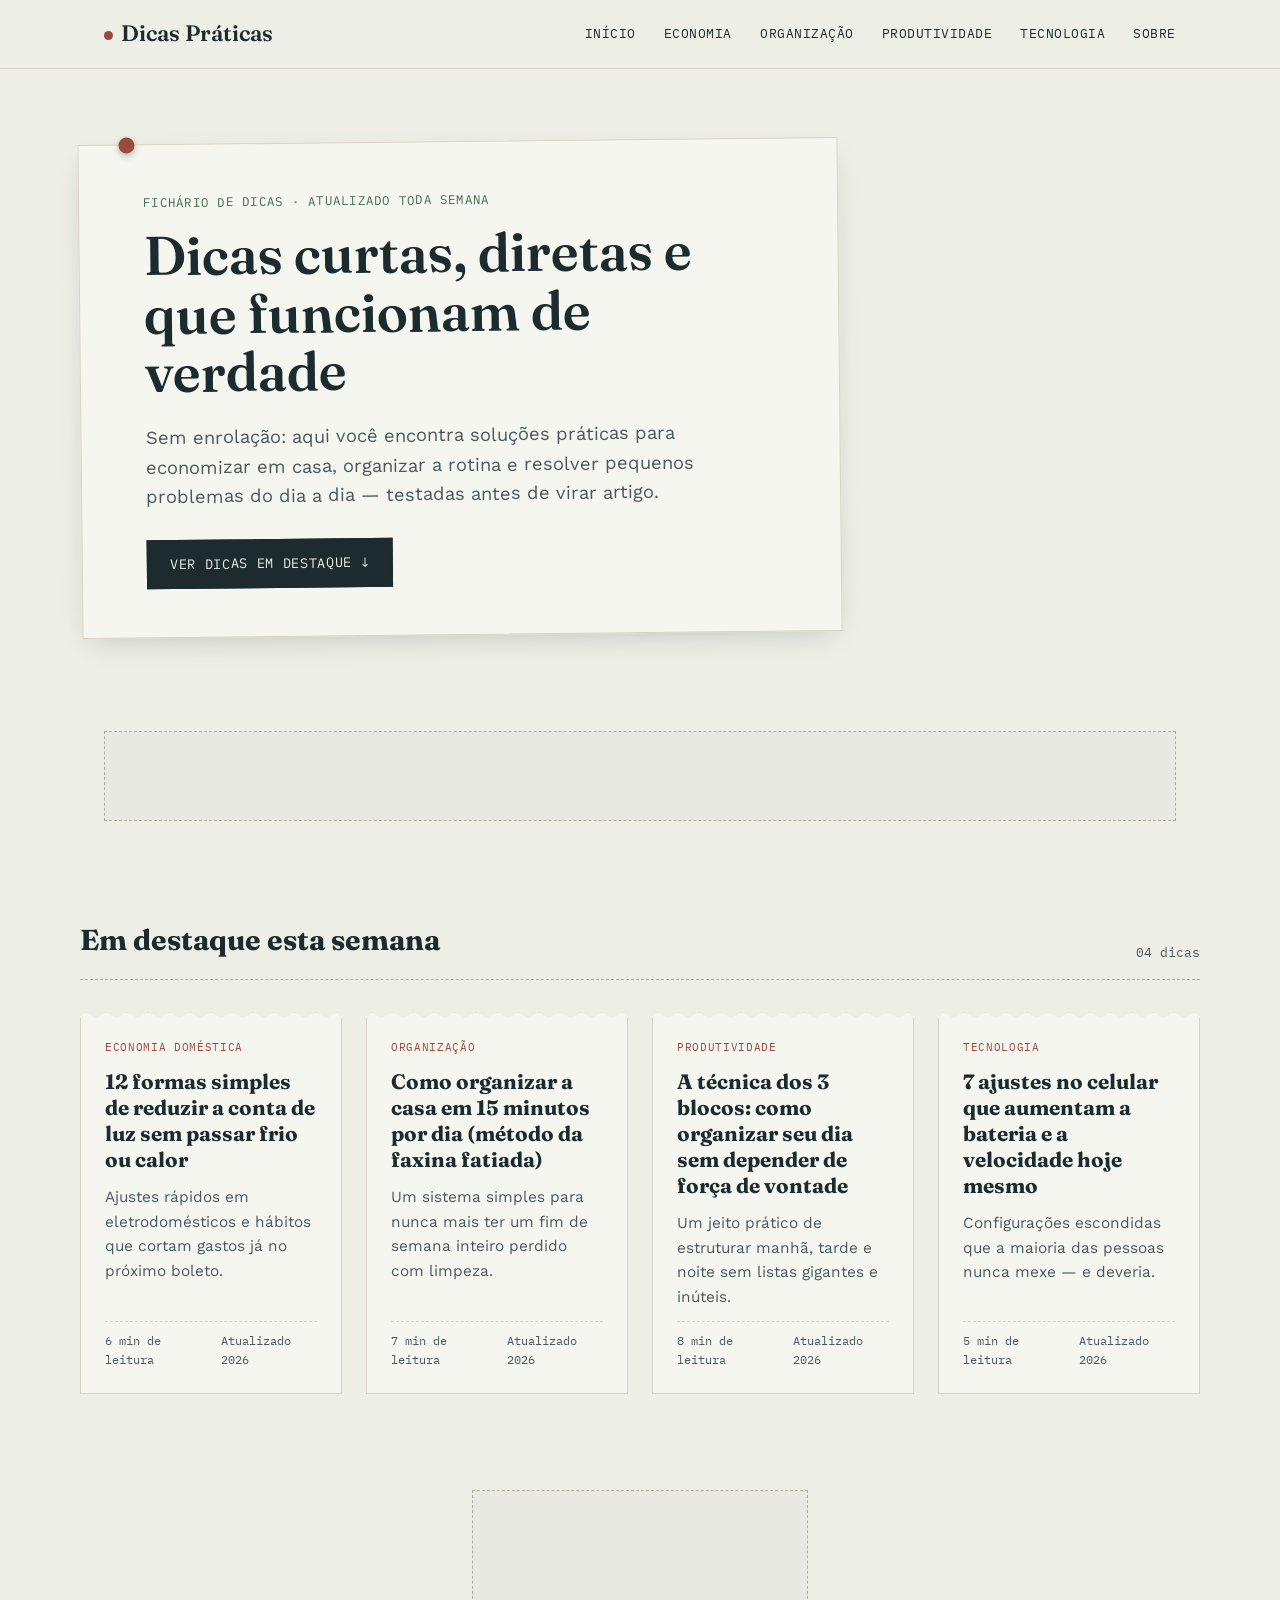
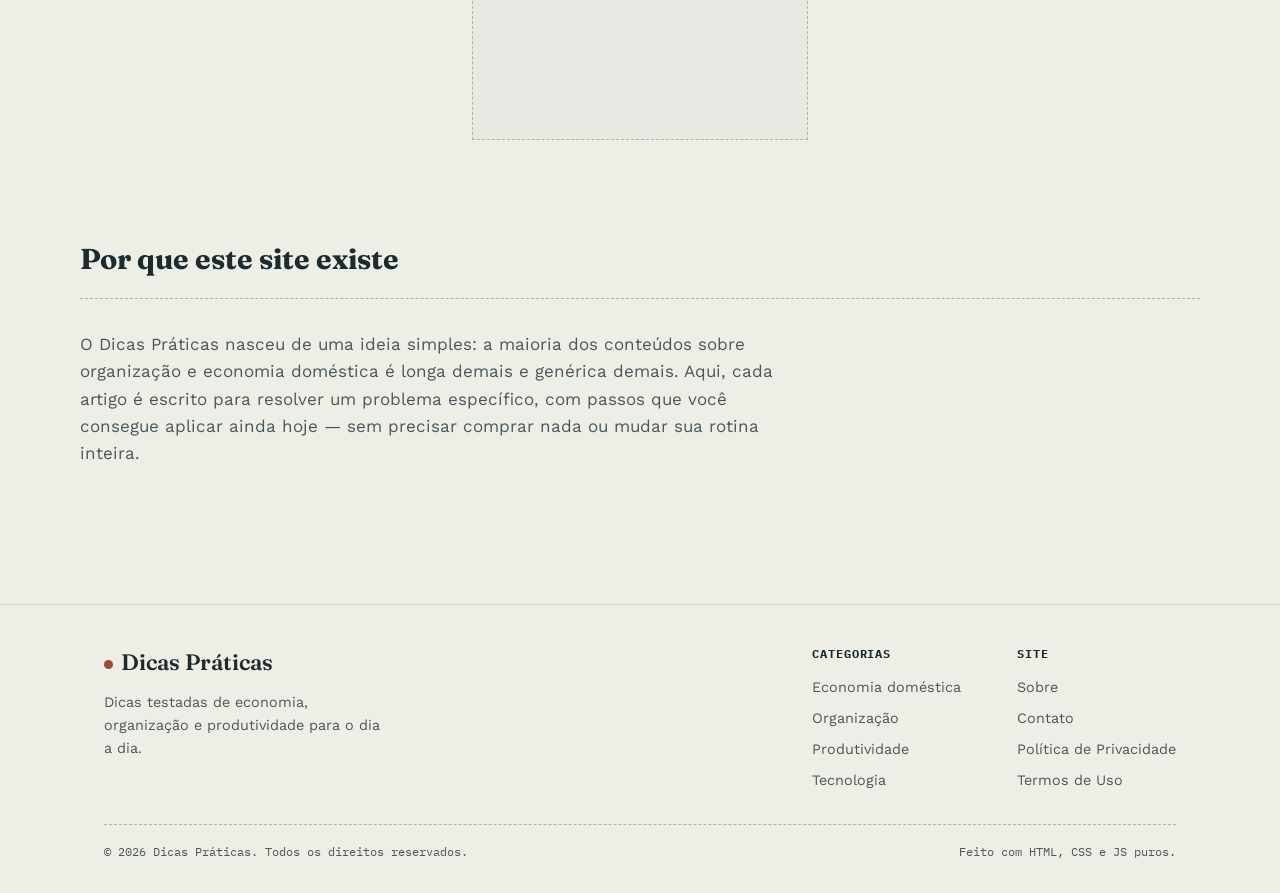
==== index.html @ 3cf347a2 "Add files via upload" ====
<!DOCTYPE html>
<html lang="pt-BR">
<head>
<meta charset="UTF-8">
<meta name="viewport" content="width=device-width, initial-scale=1.0">
<title>Dicas Práticas — Economia doméstica, organização e produtividade no dia a dia</title>
<meta name="description" content="Dicas práticas e testadas para economizar em casa, se organizar melhor e ganhar tempo no dia a dia. Conteúdo direto ao ponto, sem enrolação.">
<link rel="canonical" href="https://seu-dominio.vercel.app/">
<meta name="robots" content="index, follow">

<!-- Open Graph -->
<meta property="og:type" content="website">
<meta property="og:site_name" content="Dicas Práticas">
<meta property="og:title" content="Dicas Práticas — Economia doméstica, organização e produtividade">
<meta property="og:description" content="Dicas práticas e testadas para economizar em casa, se organizar melhor e ganhar tempo no dia a dia.">
<meta property="og:url" content="https://seu-dominio.vercel.app/">
<meta property="og:image" content="https://seu-dominio.vercel.app/og-image.jpg">
<meta property="og:locale" content="pt_BR">

<!-- Twitter Card -->
<meta name="twitter:card" content="summary_large_image">
<meta name="twitter:title" content="Dicas Práticas">
<meta name="twitter:description" content="Dicas práticas e testadas para o dia a dia: economia, organização e produtividade.">

<link rel="icon" href="data:image/svg+xml,<svg xmlns=%22http://www.w3.org/2000/svg%22 viewBox=%220 0 32 32%22><circle cx=%2216%22 cy=%2216%22 r=%2216%22 fill=%22%239c4a3c%22/></svg>">
<link rel="stylesheet" href="css/style.css">

<!-- JSON-LD: WebSite -->
<script type="application/ld+json">
{
  "@context": "https://schema.org",
  "@type": "WebSite",
  "name": "Dicas Práticas",
  "url": "https://seu-dominio.vercel.app/",
  "inLanguage": "pt-BR",
  "description": "Dicas práticas e testadas para economizar em casa, se organizar melhor e ganhar tempo no dia a dia."
}
</script>
</head>
<body>

<header class="site-header">
  <nav class="nav">
    <a class="brand" href="index.html">
      <span class="brand-pin" aria-hidden="true"></span>
      <span class="brand-name">Dicas Práticas</span>
    </a>
    <button class="nav-toggle" aria-expanded="false" aria-controls="menu-principal">Menu</button>
    <ul class="nav-links" id="menu-principal">
      <li><a href="index.html">Início</a></li>
      <li><a href="artigos/economia-domestica.html">Economia</a></li>
      <li><a href="artigos/organizacao-casa.html">Organização</a></li>
      <li><a href="artigos/produtividade-diaria.html">Produtividade</a></li>
      <li><a href="artigos/tecnologia-basica.html">Tecnologia</a></li>
      <li><a href="sobre.html">Sobre</a></li>
    </ul>
  </nav>
</header>

<main>
  <section class="hero wrap">
    <div class="pinned-card">
      <p class="eyebrow">Fichário de dicas · atualizado toda semana</p>
      <h1>Dicas curtas, diretas e que funcionam de verdade</h1>
      <p class="lede">Sem enrolação: aqui você encontra soluções práticas para economizar em casa, organizar a rotina e resolver pequenos problemas do dia a dia — testadas antes de virar artigo.</p>
      <a class="btn" href="#destaques">Ver dicas em destaque ↓</a>
    </div>
  </section>

  <div class="wrap">
    <div class="ad-slot leaderboard" data-ad-slot="SUBSTITUA_PELO_ZONE_ID_1" role="complementary" aria-label="Espaço publicitário">
      Espaço publicitário
    </div>
  </div>

  <section class="section wrap" id="destaques">
    <div class="section-head">
      <h2>Em destaque esta semana</h2>
      <span class="idx">04 dicas</span>
    </div>
    <div class="card-grid">

      <a class="tip-card" href="artigos/economia-domestica.html">
        <span class="tag">Economia doméstica</span>
        <h3>12 formas simples de reduzir a conta de luz sem passar frio ou calor</h3>
        <p>Ajustes rápidos em eletrodomésticos e hábitos que cortam gastos já no próximo boleto.</p>
        <span class="meta"><span>6 min de leitura</span><span>Atualizado 2026</span></span>
      </a>

      <a class="tip-card" href="artigos/organizacao-casa.html">
        <span class="tag">Organização</span>
        <h3>Como organizar a casa em 15 minutos por dia (método da faxina fatiada)</h3>
        <p>Um sistema simples para nunca mais ter um fim de semana inteiro perdido com limpeza.</p>
        <span class="meta"><span>7 min de leitura</span><span>Atualizado 2026</span></span>
      </a>

      <a class="tip-card" href="artigos/produtividade-diaria.html">
        <span class="tag">Produtividade</span>
        <h3>A técnica dos 3 blocos: como organizar seu dia sem depender de força de vontade</h3>
        <p>Um jeito prático de estruturar manhã, tarde e noite sem listas gigantes e inúteis.</p>
        <span class="meta"><span>8 min de leitura</span><span>Atualizado 2026</span></span>
      </a>

      <a class="tip-card" href="artigos/tecnologia-basica.html">
        <span class="tag">Tecnologia</span>
        <h3>7 ajustes no celular que aumentam a bateria e a velocidade hoje mesmo</h3>
        <p>Configurações escondidas que a maioria das pessoas nunca mexe — e deveria.</p>
        <span class="meta"><span>5 min de leitura</span><span>Atualizado 2026</span></span>
      </a>

    </div>
  </section>

  <div class="wrap">
    <div class="ad-slot rectangle" data-ad-slot="SUBSTITUA_PELO_ZONE_ID_2" role="complementary" aria-label="Espaço publicitário">
      Espaço publicitário
    </div>
  </div>

  <section class="section wrap">
    <div class="section-head">
      <h2>Por que este site existe</h2>
    </div>
    <p style="max-width:65ch; color:var(--ink-soft)">O Dicas Práticas nasceu de uma ideia simples: a maioria dos conteúdos sobre organização e economia doméstica é longa demais e genérica demais. Aqui, cada artigo é escrito para resolver um problema específico, com passos que você consegue aplicar ainda hoje — sem precisar comprar nada ou mudar sua rotina inteira.</p>
  </section>
</main>

<footer class="site-footer">
  <div class="wrap">
    <div class="footer-grid">
      <div>
        <a class="brand" href="index.html">
          <span class="brand-pin" aria-hidden="true"></span>
          <span class="brand-name">Dicas Práticas</span>
        </a>
        <p style="max-width:32ch; margin-top:10px;">Dicas testadas de economia, organização e produtividade para o dia a dia.</p>
      </div>
      <div class="footer-cols">
        <div class="footer-col">
          <h4>Categorias</h4>
          <ul>
            <li><a href="artigos/economia-domestica.html">Economia doméstica</a></li>
            <li><a href="artigos/organizacao-casa.html">Organização</a></li>
            <li><a href="artigos/produtividade-diaria.html">Produtividade</a></li>
            <li><a href="artigos/tecnologia-basica.html">Tecnologia</a></li>
          </ul>
        </div>
        <div class="footer-col">
          <h4>Site</h4>
          <ul>
            <li><a href="sobre.html">Sobre</a></li>
            <li><a href="contato.html">Contato</a></li>
            <li><a href="privacidade.html">Política de Privacidade</a></li>
            <li><a href="termos.html">Termos de Uso</a></li>
          </ul>
        </div>
      </div>
    </div>
    <div class="footer-bottom">
      <span>© 2026 Dicas Práticas. Todos os direitos reservados.</span>
      <span>Feito com HTML, CSS e JS puros.</span>
    </div>
  </div>
</footer>

<button class="back-to-top" aria-label="Voltar ao topo">↑</button>
<script src="js/main.js"></script>
</body>
</html>
---- css/style.css ----
/* =========================================================
   DICAS PRÁTICAS — Design System
   Conceito: mural de fichas / caderno de dicas.
   Cartões com "borda rasgada", pino de fixação e linhas
   pontilhadas de perfuração amarram a identidade visual.
   ========================================================= */

@import url('https://fonts.googleapis.com/css2?family=Fraunces:ital,opsz,wght@0,9..144,400;0,9..144,600;0,9..144,700;1,9..144,500&family=Work+Sans:wght@400;500;600;700&family=IBM+Plex+Mono:wght@400;500&display=swap');

:root{
  --paper: #edeee6;
  --paper-raised: #f6f6f0;
  --ink: #1c2b2e;
  --ink-soft: #48585b;
  --accent-gold: #c99a3b;
  --accent-green: #3f6c51;
  --accent-rust: #9c4a3c;
  --line: #d8d3c4;
  --line-strong: #b7b09a;
  --shadow: 0 10px 30px -12px rgba(28,43,46,0.25);
  --radius: 2px;
  --font-display: 'Fraunces', serif;
  --font-body: 'Work Sans', sans-serif;
  --font-mono: 'IBM Plex Mono', monospace;
  --max-width: 1120px;
}

*{ box-sizing: border-box; }
html{ scroll-behavior: smooth; }

body{
  margin:0;
  background: var(--paper);
  color: var(--ink);
  font-family: var(--font-body);
  font-size: 17px;
  line-height: 1.6;
  -webkit-font-smoothing: antialiased;
}

img{ max-width:100%; display:block; }
a{ color: inherit; }

.wrap{
  max-width: var(--max-width);
  margin: 0 auto;
  padding: 0 24px;
}

/* Respect reduced motion */
@media (prefers-reduced-motion: reduce){
  *{ animation: none !important; transition: none !important; scroll-behavior: auto !important; }
}

/* =========================== NAV =========================== */
.site-header{
  border-bottom: 1px solid var(--line);
  background: var(--paper);
  position: sticky;
  top: 0;
  z-index: 50;
}
.nav{
  display:flex;
  align-items:center;
  justify-content: space-between;
  padding: 16px 24px;
  max-width: var(--max-width);
  margin: 0 auto;
}
.brand{
  display:flex;
  align-items:baseline;
  gap:8px;
  text-decoration:none;
  color: var(--ink);
}
.brand-pin{
  width:9px;height:9px;border-radius:50%;
  background: var(--accent-rust);
  display:inline-block;
  transform: translateY(-1px);
}
.brand-name{
  font-family: var(--font-display);
  font-weight:600;
  font-size: 1.4rem;
  letter-spacing: -0.01em;
}
.brand-tag{
  font-family: var(--font-mono);
  font-size: 0.65rem;
  color: var(--ink-soft);
  text-transform: uppercase;
  letter-spacing: 0.08em;
}
.nav-links{
  display:flex;
  gap: 28px;
  list-style:none;
  margin:0; padding:0;
  font-family: var(--font-mono);
  font-size: 0.8rem;
  text-transform: uppercase;
  letter-spacing: 0.04em;
}
.nav-links a{
  text-decoration:none;
  border-bottom: 2px solid transparent;
  padding-bottom: 3px;
  transition: border-color .15s ease;
}
.nav-links a:hover, .nav-links a:focus-visible{ border-color: var(--accent-gold); }

.nav-toggle{
  display:none;
  background:none; border:none;
  font-family: var(--font-mono);
  font-size: 0.8rem;
  cursor:pointer;
  color: var(--ink);
}

@media (max-width: 720px){
  .nav-links{
    position:absolute;
    top:100%; left:0; right:0;
    background: var(--paper);
    flex-direction:column;
    gap:0;
    border-bottom: 1px solid var(--line);
    display:none;
  }
  .nav-links.open{ display:flex; }
  .nav-links li{ border-top: 1px dashed var(--line-strong); }
  .nav-links a{ display:block; padding: 14px 24px; }
  .nav-toggle{ display:block; }
}

/* =========================== HERO =========================== */
.hero{
  padding: 72px 0 56px;
}
.pinned-card{
  background: var(--paper-raised);
  border: 1px solid var(--line);
  box-shadow: var(--shadow);
  padding: 48px clamp(24px, 6vw, 64px);
  position: relative;
  transform: rotate(-0.6deg);
  max-width: 760px;
}
.pinned-card::before{
  content:'';
  position:absolute;
  top: -8px; left: 40px;
  width: 16px; height:16px;
  border-radius:50%;
  background: var(--accent-rust);
  box-shadow: 0 3px 6px rgba(0,0,0,0.25);
}
.eyebrow{
  font-family: var(--font-mono);
  font-size: 0.78rem;
  text-transform: uppercase;
  letter-spacing: 0.1em;
  color: var(--accent-green);
  margin: 0 0 14px;
}
.hero h1{
  font-family: var(--font-display);
  font-size: clamp(2.2rem, 5vw, 3.4rem);
  line-height: 1.08;
  margin: 0 0 20px;
  font-weight: 600;
}
.hero p.lede{
  font-size: 1.15rem;
  color: var(--ink-soft);
  max-width: 54ch;
  margin: 0 0 28px;
}
.btn{
  display:inline-flex;
  align-items:center;
  gap:8px;
  background: var(--ink);
  color: var(--paper);
  text-decoration:none;
  font-family: var(--font-mono);
  font-size: 0.85rem;
  text-transform: uppercase;
  letter-spacing: 0.05em;
  padding: 13px 22px;
  border: 1px solid var(--ink);
  transition: background .15s ease, color .15s ease;
}
.btn:hover, .btn:focus-visible{
  background: transparent;
  color: var(--ink);
}
.btn.ghost{
  background:transparent; color: var(--ink);
}
.btn.ghost:hover{ background: var(--ink); color: var(--paper); }

/* ===================== SECTION HEADINGS ===================== */
.section{
  padding: 56px 0;
}
.section-head{
  display:flex;
  align-items:flex-end;
  justify-content: space-between;
  gap: 20px;
  margin-bottom: 32px;
  border-bottom: 1px dashed var(--line-strong);
  padding-bottom: 16px;
}
.section-head h2{
  font-family: var(--font-display);
  font-size: 1.8rem;
  margin: 0;
}
.section-head .idx{
  font-family: var(--font-mono);
  font-size: 0.8rem;
  color: var(--ink-soft);
}

/* ===================== TIP / ARTICLE CARDS ===================== */
.card-grid{
  display:grid;
  grid-template-columns: repeat(auto-fit, minmax(260px, 1fr));
  gap: 24px;
}
.tip-card{
  background: var(--paper-raised);
  border: 1px solid var(--line);
  padding: 26px 24px 24px;
  text-decoration:none;
  color: var(--ink);
  display:flex;
  flex-direction:column;
  gap: 12px;
  position:relative;
  transition: transform .15s ease, box-shadow .15s ease;
  clip-path: polygon(
    0% 6px, 2% 0%, 6% 6px, 10% 0%, 14% 6px, 18% 0%, 22% 6px, 26% 0%,
    30% 6px, 34% 0%, 38% 6px, 42% 0%, 46% 6px, 50% 0%, 54% 6px, 58% 0%,
    62% 6px, 66% 0%, 70% 6px, 74% 0%, 78% 6px, 82% 0%, 86% 6px, 90% 0%,
    94% 6px, 98% 0%, 100% 6px,
    100% 100%, 0% 100%
  );
}
.tip-card:hover, .tip-card:focus-visible{
  transform: translateY(-3px);
  box-shadow: var(--shadow);
}
.tip-card .tag{
  font-family: var(--font-mono);
  font-size: 0.7rem;
  text-transform: uppercase;
  letter-spacing: 0.06em;
  color: var(--accent-rust);
}
.tip-card h3{
  font-family: var(--font-display);
  font-size: 1.3rem;
  margin: 0;
  line-height: 1.25;
}
.tip-card p{
  margin:0;
  color: var(--ink-soft);
  font-size: 0.96rem;
}
.tip-card .meta{
  margin-top: auto;
  font-family: var(--font-mono);
  font-size: 0.72rem;
  color: var(--ink-soft);
  display:flex;
  gap: 14px;
  padding-top: 10px;
  border-top: 1px dashed var(--line);
}

/* ===================== AD SLOTS ===================== */
.ad-slot{
  border: 1px dashed var(--line-strong);
  background: rgba(0,0,0,0.02);
  display:flex;
  align-items:center;
  justify-content:center;
  min-height: 100px;
  margin: 40px 0;
  font-family: var(--font-mono);
  font-size: 0.7rem;
  color: var(--ink-soft);
  text-transform: uppercase;
  letter-spacing: 0.08em;
}
.ad-slot.leaderboard{ min-height: 90px; }
.ad-slot.rectangle{ min-height: 250px; max-width: 336px; margin-left:auto; margin-right:auto; }
.ad-slot.in-article{ min-height: 120px; }

/* ===================== ARTICLE PAGE ===================== */
.article-head{
  padding: 48px 0 24px;
  border-bottom: 1px dashed var(--line-strong);
}
.breadcrumb{
  font-family: var(--font-mono);
  font-size: 0.72rem;
  text-transform: uppercase;
  letter-spacing: 0.05em;
  color: var(--ink-soft);
  margin-bottom: 18px;
}
.breadcrumb a{ text-decoration:none; border-bottom: 1px solid var(--line-strong); }
.article-head h1{
  font-family: var(--font-display);
  font-size: clamp(2rem, 4.4vw, 2.8rem);
  line-height: 1.12;
  margin: 0 0 16px;
}
.article-meta{
  font-family: var(--font-mono);
  font-size: 0.78rem;
  color: var(--ink-soft);
  display:flex;
  gap: 18px;
  flex-wrap: wrap;
}
.article-body{
  max-width: 68ch;
  padding: 36px 0 0;
  font-size: 1.08rem;
}
.article-body h2{
  font-family: var(--font-display);
  font-size: 1.5rem;
  margin: 40px 0 14px;
}
.article-body h3{
  font-family: var(--font-display);
  font-size: 1.2rem;
  margin: 28px 0 10px;
}
.article-body p{ margin: 0 0 18px; color: var(--ink); }
.article-body ul, .article-body ol{ margin: 0 0 20px; padding-left: 22px; }
.article-body li{ margin-bottom: 8px; }
.article-body blockquote{
  border-left: 3px solid var(--accent-gold);
  margin: 24px 0;
  padding: 4px 0 4px 20px;
  font-style: italic;
  color: var(--ink-soft);
}
.callout{
  background: var(--paper-raised);
  border: 1px solid var(--line);
  border-left: 4px solid var(--accent-green);
  padding: 18px 20px;
  margin: 28px 0;
  font-size: 0.98rem;
}
.callout strong{ color: var(--accent-green); }

.related{
  display:grid;
  grid-template-columns: repeat(auto-fit, minmax(220px,1fr));
  gap: 20px;
  margin-top: 16px;
}

/* ===================== FOOTER ===================== */
.site-footer{
  border-top: 1px solid var(--line);
  margin-top: 64px;
  padding: 40px 0 32px;
  font-size: 0.9rem;
  color: var(--ink-soft);
}
.footer-grid{
  display:flex;
  flex-wrap:wrap;
  gap: 32px;
  justify-content: space-between;
  margin-bottom: 24px;
}
.footer-cols{ display:flex; gap: 56px; flex-wrap:wrap; }
.footer-col h4{
  font-family: var(--font-mono);
  font-size: 0.72rem;
  text-transform: uppercase;
  letter-spacing: 0.08em;
  color: var(--ink);
  margin: 0 0 12px;
}
.footer-col ul{ list-style:none; margin:0; padding:0; }
.footer-col li{ margin-bottom: 8px; }
.footer-col a{ text-decoration:none; }
.footer-col a:hover{ color: var(--ink); }
.footer-bottom{
  border-top: 1px dashed var(--line-strong);
  padding-top: 18px;
  font-family: var(--font-mono);
  font-size: 0.72rem;
  display:flex;
  justify-content: space-between;
  flex-wrap:wrap;
  gap: 8px;
}

/* ===================== UTILITIES ===================== */
.visually-hidden{
  position:absolute; width:1px;height:1px;
  overflow:hidden; clip:rect(0,0,0,0); white-space:nowrap;
}
.back-to-top{
  position: fixed;
  right: 20px;
  bottom: 20px;
  background: var(--ink);
  color: var(--paper);
  border:none;
  width: 42px; height:42px;
  font-family: var(--font-mono);
  cursor:pointer;
  opacity: 0;
  pointer-events:none;
  transition: opacity .2s ease;
  z-index: 40;
}
.back-to-top.visible{ opacity: 1; pointer-events:auto; }

@media (max-width: 560px){
  .hero{ padding: 48px 0 40px; }
  .pinned-card{ padding: 32px 22px; }
}
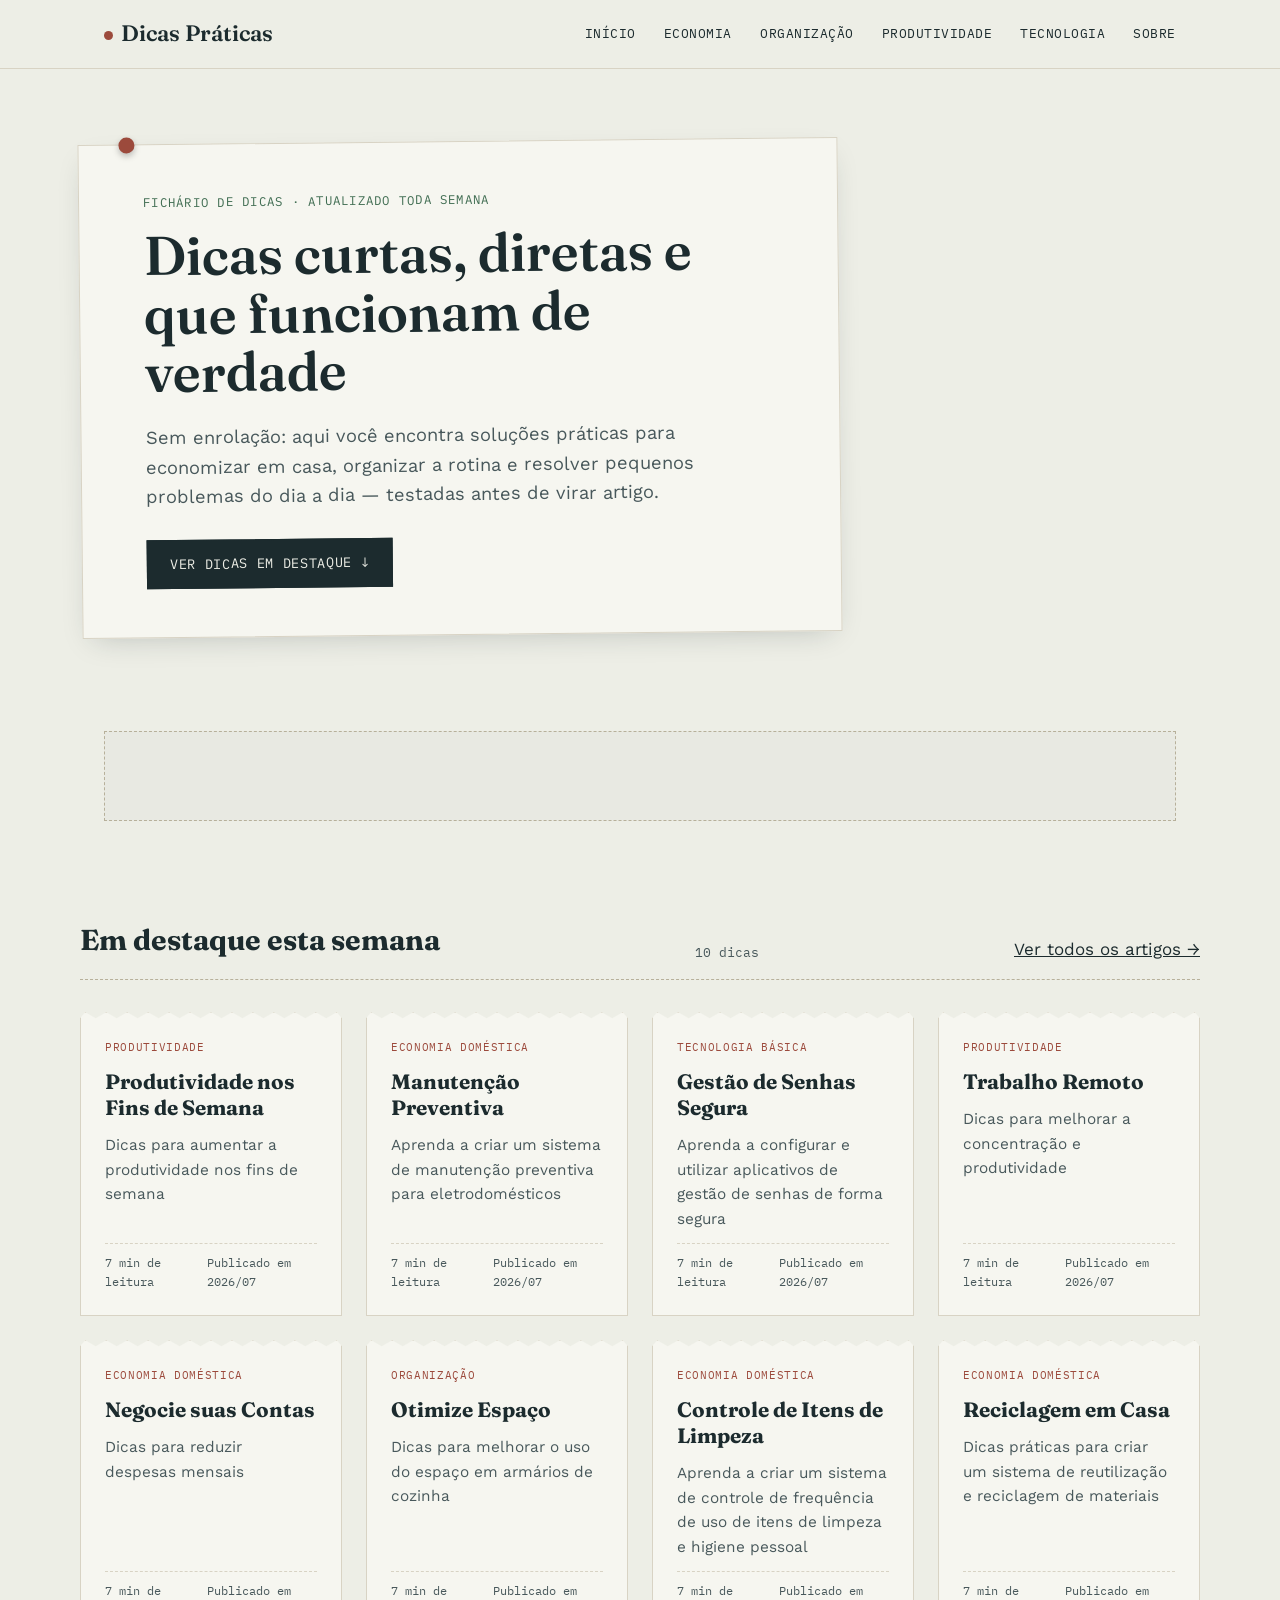
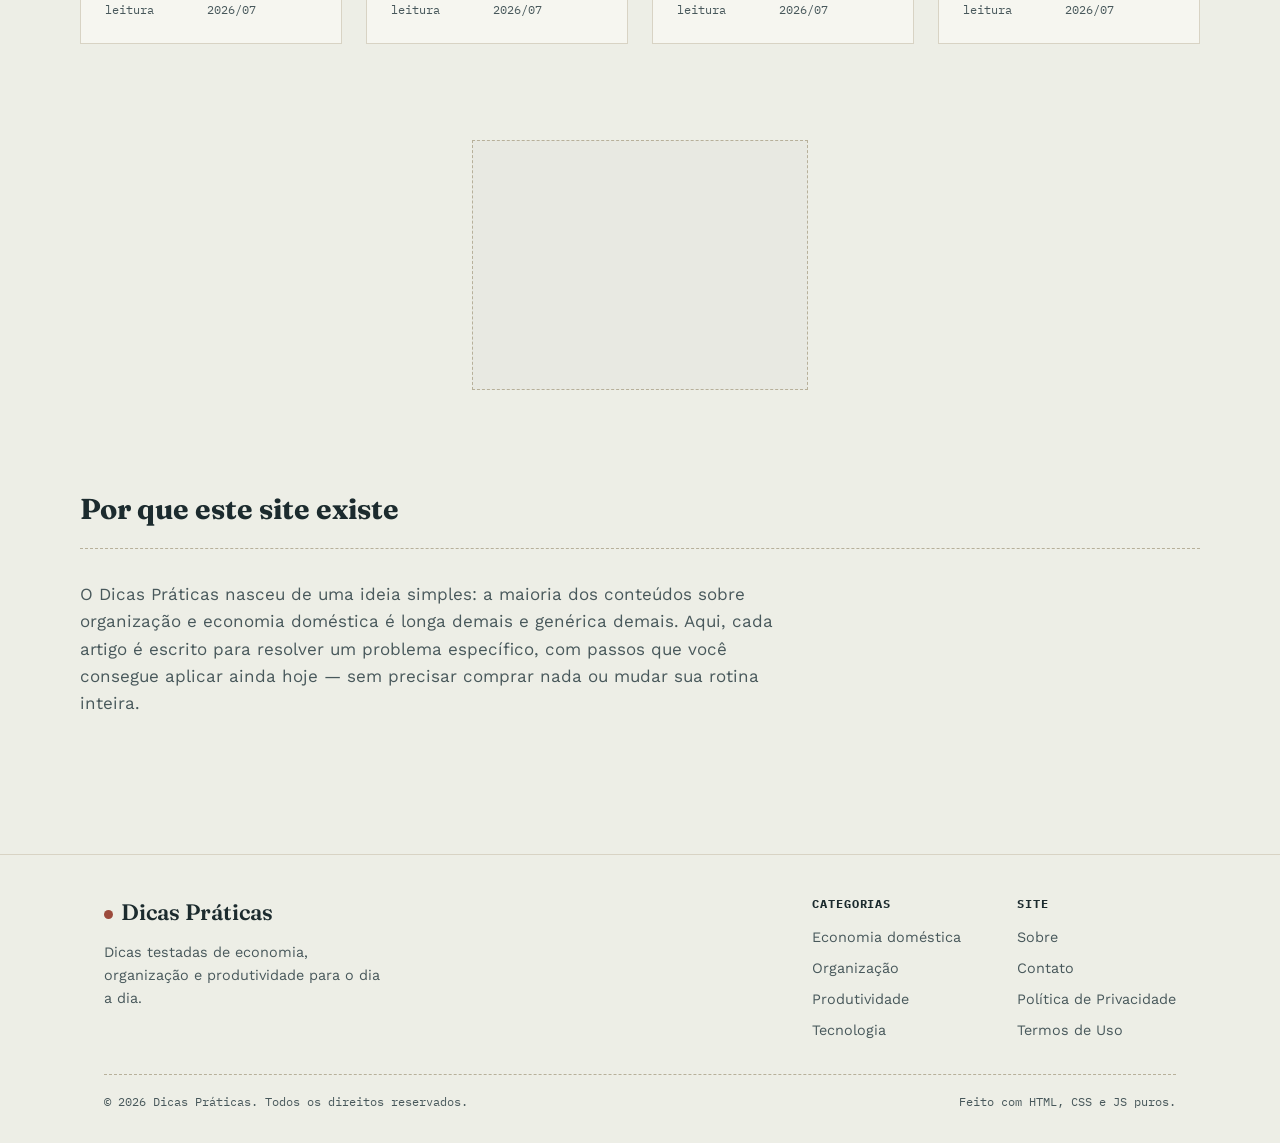
==== commit 9eb426b6: "Add files via upload" ====
--- a/index.html
+++ b/index.html
@@ -1,169 +1,206 @@
-<!DOCTYPE html>
-<html lang="pt-BR">
-<head>
-<meta charset="UTF-8">
-<meta name="viewport" content="width=device-width, initial-scale=1.0">
-<title>Dicas Práticas — Economia doméstica, organização e produtividade no dia a dia</title>
-<meta name="description" content="Dicas práticas e testadas para economizar em casa, se organizar melhor e ganhar tempo no dia a dia. Conteúdo direto ao ponto, sem enrolação.">
-<link rel="canonical" href="https://seu-dominio.vercel.app/">
-<meta name="robots" content="index, follow">
-
-<!-- Open Graph -->
-<meta property="og:type" content="website">
-<meta property="og:site_name" content="Dicas Práticas">
-<meta property="og:title" content="Dicas Práticas — Economia doméstica, organização e produtividade">
-<meta property="og:description" content="Dicas práticas e testadas para economizar em casa, se organizar melhor e ganhar tempo no dia a dia.">
-<meta property="og:url" content="https://seu-dominio.vercel.app/">
-<meta property="og:image" content="https://seu-dominio.vercel.app/og-image.jpg">
-<meta property="og:locale" content="pt_BR">
-
-<!-- Twitter Card -->
-<meta name="twitter:card" content="summary_large_image">
-<meta name="twitter:title" content="Dicas Práticas">
-<meta name="twitter:description" content="Dicas práticas e testadas para o dia a dia: economia, organização e produtividade.">
-
-<link rel="icon" href="data:image/svg+xml,<svg xmlns=%22http://www.w3.org/2000/svg%22 viewBox=%220 0 32 32%22><circle cx=%2216%22 cy=%2216%22 r=%2216%22 fill=%22%239c4a3c%22/></svg>">
-<link rel="stylesheet" href="css/style.css">
-
-<!-- JSON-LD: WebSite -->
-<script type="application/ld+json">
-{
-  "@context": "https://schema.org",
-  "@type": "WebSite",
-  "name": "Dicas Práticas",
-  "url": "https://seu-dominio.vercel.app/",
-  "inLanguage": "pt-BR",
-  "description": "Dicas práticas e testadas para economizar em casa, se organizar melhor e ganhar tempo no dia a dia."
-}
-</script>
-</head>
-<body>
-
-<header class="site-header">
-  <nav class="nav">
-    <a class="brand" href="index.html">
-      <span class="brand-pin" aria-hidden="true"></span>
-      <span class="brand-name">Dicas Práticas</span>
-    </a>
-    <button class="nav-toggle" aria-expanded="false" aria-controls="menu-principal">Menu</button>
-    <ul class="nav-links" id="menu-principal">
-      <li><a href="index.html">Início</a></li>
-      <li><a href="artigos/economia-domestica.html">Economia</a></li>
-      <li><a href="artigos/organizacao-casa.html">Organização</a></li>
-      <li><a href="artigos/produtividade-diaria.html">Produtividade</a></li>
-      <li><a href="artigos/tecnologia-basica.html">Tecnologia</a></li>
-      <li><a href="sobre.html">Sobre</a></li>
-    </ul>
-  </nav>
-</header>
-
-<main>
-  <section class="hero wrap">
-    <div class="pinned-card">
-      <p class="eyebrow">Fichário de dicas · atualizado toda semana</p>
-      <h1>Dicas curtas, diretas e que funcionam de verdade</h1>
-      <p class="lede">Sem enrolação: aqui você encontra soluções práticas para economizar em casa, organizar a rotina e resolver pequenos problemas do dia a dia — testadas antes de virar artigo.</p>
-      <a class="btn" href="#destaques">Ver dicas em destaque ↓</a>
-    </div>
-  </section>
-
-  <div class="wrap">
-    <div class="ad-slot leaderboard" data-ad-slot="SUBSTITUA_PELO_ZONE_ID_1" role="complementary" aria-label="Espaço publicitário">
-      Espaço publicitário
-    </div>
-  </div>
-
-  <section class="section wrap" id="destaques">
-    <div class="section-head">
-      <h2>Em destaque esta semana</h2>
-      <span class="idx">04 dicas</span>
-    </div>
-    <div class="card-grid">
-
-      <a class="tip-card" href="artigos/economia-domestica.html">
-        <span class="tag">Economia doméstica</span>
-        <h3>12 formas simples de reduzir a conta de luz sem passar frio ou calor</h3>
-        <p>Ajustes rápidos em eletrodomésticos e hábitos que cortam gastos já no próximo boleto.</p>
-        <span class="meta"><span>6 min de leitura</span><span>Atualizado 2026</span></span>
-      </a>
-
-      <a class="tip-card" href="artigos/organizacao-casa.html">
-        <span class="tag">Organização</span>
-        <h3>Como organizar a casa em 15 minutos por dia (método da faxina fatiada)</h3>
-        <p>Um sistema simples para nunca mais ter um fim de semana inteiro perdido com limpeza.</p>
-        <span class="meta"><span>7 min de leitura</span><span>Atualizado 2026</span></span>
-      </a>
-
-      <a class="tip-card" href="artigos/produtividade-diaria.html">
-        <span class="tag">Produtividade</span>
-        <h3>A técnica dos 3 blocos: como organizar seu dia sem depender de força de vontade</h3>
-        <p>Um jeito prático de estruturar manhã, tarde e noite sem listas gigantes e inúteis.</p>
-        <span class="meta"><span>8 min de leitura</span><span>Atualizado 2026</span></span>
-      </a>
-
-      <a class="tip-card" href="artigos/tecnologia-basica.html">
-        <span class="tag">Tecnologia</span>
-        <h3>7 ajustes no celular que aumentam a bateria e a velocidade hoje mesmo</h3>
-        <p>Configurações escondidas que a maioria das pessoas nunca mexe — e deveria.</p>
-        <span class="meta"><span>5 min de leitura</span><span>Atualizado 2026</span></span>
-      </a>
-
-    </div>
-  </section>
-
-  <div class="wrap">
-    <div class="ad-slot rectangle" data-ad-slot="SUBSTITUA_PELO_ZONE_ID_2" role="complementary" aria-label="Espaço publicitário">
-      Espaço publicitário
-    </div>
-  </div>
-
-  <section class="section wrap">
-    <div class="section-head">
-      <h2>Por que este site existe</h2>
-    </div>
-    <p style="max-width:65ch; color:var(--ink-soft)">O Dicas Práticas nasceu de uma ideia simples: a maioria dos conteúdos sobre organização e economia doméstica é longa demais e genérica demais. Aqui, cada artigo é escrito para resolver um problema específico, com passos que você consegue aplicar ainda hoje — sem precisar comprar nada ou mudar sua rotina inteira.</p>
-  </section>
-</main>
-
-<footer class="site-footer">
-  <div class="wrap">
-    <div class="footer-grid">
-      <div>
-        <a class="brand" href="index.html">
-          <span class="brand-pin" aria-hidden="true"></span>
-          <span class="brand-name">Dicas Práticas</span>
-        </a>
-        <p style="max-width:32ch; margin-top:10px;">Dicas testadas de economia, organização e produtividade para o dia a dia.</p>
-      </div>
-      <div class="footer-cols">
-        <div class="footer-col">
-          <h4>Categorias</h4>
-          <ul>
-            <li><a href="artigos/economia-domestica.html">Economia doméstica</a></li>
-            <li><a href="artigos/organizacao-casa.html">Organização</a></li>
-            <li><a href="artigos/produtividade-diaria.html">Produtividade</a></li>
-            <li><a href="artigos/tecnologia-basica.html">Tecnologia</a></li>
-          </ul>
-        </div>
-        <div class="footer-col">
-          <h4>Site</h4>
-          <ul>
-            <li><a href="sobre.html">Sobre</a></li>
-            <li><a href="contato.html">Contato</a></li>
-            <li><a href="privacidade.html">Política de Privacidade</a></li>
-            <li><a href="termos.html">Termos de Uso</a></li>
-          </ul>
-        </div>
-      </div>
-    </div>
-    <div class="footer-bottom">
-      <span>© 2026 Dicas Práticas. Todos os direitos reservados.</span>
-      <span>Feito com HTML, CSS e JS puros.</span>
-    </div>
-  </div>
-</footer>
-
-<button class="back-to-top" aria-label="Voltar ao topo">↑</button>
-<script src="js/main.js"></script>
-</body>
-</html>
+<!DOCTYPE html>
+<html lang="pt-BR">
+<head>
+<meta charset="UTF-8">
+<meta name="viewport" content="width=device-width, initial-scale=1.0">
+<title>Dicas Práticas — Economia doméstica, organização e produtividade no dia a dia</title>
+<meta name="description" content="Dicas práticas e testadas para economizar em casa, se organizar melhor e ganhar tempo no dia a dia. Conteúdo direto ao ponto, sem enrolação.">
+<link rel="canonical" href="https://seu-dominio.vercel.app/">
+<meta name="robots" content="index, follow">
+
+<!-- Open Graph -->
+<meta property="og:type" content="website">
+<meta property="og:site_name" content="Dicas Práticas">
+<meta property="og:title" content="Dicas Práticas — Economia doméstica, organização e produtividade">
+<meta property="og:description" content="Dicas práticas e testadas para economizar em casa, se organizar melhor e ganhar tempo no dia a dia.">
+<meta property="og:url" content="https://seu-dominio.vercel.app/">
+<meta property="og:image" content="https://seu-dominio.vercel.app/og-image.jpg">
+<meta property="og:locale" content="pt_BR">
+
+<!-- Twitter Card -->
+<meta name="twitter:card" content="summary_large_image">
+<meta name="twitter:title" content="Dicas Práticas">
+<meta name="twitter:description" content="Dicas práticas e testadas para o dia a dia: economia, organização e produtividade.">
+
+<link rel="icon" href="data:image/svg+xml,<svg xmlns=%22http://www.w3.org/2000/svg%22 viewBox=%220 0 32 32%22><circle cx=%2216%22 cy=%2216%22 r=%2216%22 fill=%22%239c4a3c%22/></svg>">
+<link rel="stylesheet" href="css/style.css">
+
+<!-- JSON-LD: WebSite -->
+<script type="application/ld+json">
+{
+  "@context": "https://schema.org",
+  "@type": "WebSite",
+  "name": "Dicas Práticas",
+  "url": "https://seu-dominio.vercel.app/",
+  "inLanguage": "pt-BR",
+  "description": "Dicas práticas e testadas para economizar em casa, se organizar melhor e ganhar tempo no dia a dia."
+}
+</script>
+</head>
+<body>
+
+<header class="site-header">
+  <nav class="nav">
+    <a class="brand" href="index.html">
+      <span class="brand-pin" aria-hidden="true"></span>
+      <span class="brand-name">Dicas Práticas</span>
+    </a>
+    <button class="nav-toggle" aria-expanded="false" aria-controls="menu-principal">Menu</button>
+    <ul class="nav-links" id="menu-principal">
+      <li><a href="index.html">Início</a></li>
+      <li><a href="artigos/economia-domestica.html">Economia</a></li>
+      <li><a href="artigos/organizacao-casa.html">Organização</a></li>
+      <li><a href="artigos/produtividade-diaria.html">Produtividade</a></li>
+      <li><a href="artigos/tecnologia-basica.html">Tecnologia</a></li>
+      <li><a href="sobre.html">Sobre</a></li>
+    </ul>
+  </nav>
+</header>
+
+<main>
+  <section class="hero wrap">
+    <div class="pinned-card">
+      <p class="eyebrow">Fichário de dicas · atualizado toda semana</p>
+      <h1>Dicas curtas, diretas e que funcionam de verdade</h1>
+      <p class="lede">Sem enrolação: aqui você encontra soluções práticas para economizar em casa, organizar a rotina e resolver pequenos problemas do dia a dia — testadas antes de virar artigo.</p>
+      <a class="btn" href="#destaques">Ver dicas em destaque ↓</a>
+    </div>
+  </section>
+
+  <div class="wrap">
+    <div class="ad-slot leaderboard" data-ad-slot="SUBSTITUA_PELO_ZONE_ID_1" role="complementary" aria-label="Espaço publicitário">
+      Espaço publicitário
+    </div>
+  </div>
+
+  <section class="section wrap" id="destaques">
+    <div class="section-head">
+    <h2>Em destaque esta semana</h2>
+    <span class="idx">10 dicas</span>
+      <a class="ver-todos-link" href="todos-os-artigos.html">Ver todos os artigos →</a>
+      <!-- LINK_TODOS_ARTIGOS -->
+    </div>
+    <div class="card-grid">
+
+      <a class="tip-card" href="artigos/tecnicas-para-maximizar-a-produtividade-durante-os-fins-de-semana.html">
+        <span class="tag">Produtividade</span>
+        <h3>Produtividade nos Fins de Semana</h3>
+        <p>Dicas para aumentar a produtividade nos fins de semana</p>
+        <span class="meta"><span>7 min de leitura</span><span>Publicado em 2026/07</span></span>
+      </a>
+
+      <a class="tip-card" href="artigos/como-criar-um-sistema-de-manutencao-preventiva-para-eletrodomesticos.html">
+        <span class="tag">Economia doméstica</span>
+        <h3>Manutenção Preventiva</h3>
+        <p>Aprenda a criar um sistema de manutenção preventiva para eletrodomésticos</p>
+        <span class="meta"><span>7 min de leitura</span><span>Publicado em 2026/07</span></span>
+      </a>
+
+      <a class="tip-card" href="artigos/guia-para-configurar-e-utilizar-aplicativos-de-gestao-de-senhas-de-forma-segura.html">
+        <span class="tag">Tecnologia básica</span>
+        <h3>Gestão de Senhas Segura</h3>
+        <p>Aprenda a configurar e utilizar aplicativos de gestão de senhas de forma segura</p>
+        <span class="meta"><span>7 min de leitura</span><span>Publicado em 2026/07</span></span>
+      </a>
+
+      <a class="tip-card" href="artigos/tecnicas-para-melhorar-a-concentracao-e-produtividade-durante-o-trabalho-remoto.html">
+        <span class="tag">Produtividade</span>
+        <h3>Trabalho Remoto</h3>
+        <p>Dicas para melhorar a concentração e produtividade</p>
+        <span class="meta"><span>7 min de leitura</span><span>Publicado em 2026/07</span></span>
+      </a>
+
+      <a class="tip-card" href="artigos/dicas-para-negociar-contas-e-reduzir-despesas-mensais.html">
+        <span class="tag">Economia doméstica</span>
+        <h3>Negocie suas Contas</h3>
+        <p>Dicas para reduzir despesas mensais</p>
+        <span class="meta"><span>7 min de leitura</span><span>Publicado em 2026/07</span></span>
+      </a>
+
+      <a class="tip-card" href="artigos/como-otimizar-o-uso-de-espaco-em-armarios-de-cozinha.html">
+        <span class="tag">Organização</span>
+        <h3>Otimize Espaço</h3>
+        <p>Dicas para melhorar o uso do espaço em armários de cozinha</p>
+        <span class="meta"><span>7 min de leitura</span><span>Publicado em 2026/07</span></span>
+      </a>
+
+      <a class="tip-card" href="artigos/como-criar-um-sistema-de-controle-de-frequencia-de-uso-de-itens-de-limpeza-e-higiene-pessoal-em-casa.html">
+        <span class="tag">Economia doméstica</span>
+        <h3>Controle de Itens de Limpeza</h3>
+        <p>Aprenda a criar um sistema de controle de frequência de uso de itens de limpeza e higiene pessoal</p>
+        <span class="meta"><span>7 min de leitura</span><span>Publicado em 2026/07</span></span>
+      </a>
+
+      <a class="tip-card" href="artigos/como-criar-um-sistema-de-reutilizacao-e-reciclagem-de-materiais-em-casa.html">
+        <span class="tag">Economia doméstica</span>
+        <h3>Reciclagem em Casa</h3>
+        <p>Dicas práticas para criar um sistema de reutilização e reciclagem de materiais</p>
+        <span class="meta"><span>7 min de leitura</span><span>Publicado em 2026/07</span></span>
+      </a>
+
+
+
+
+
+
+
+
+    </div>
+  </section>
+
+  <div class="wrap">
+    <div class="ad-slot rectangle" data-ad-slot="SUBSTITUA_PELO_ZONE_ID_2" role="complementary" aria-label="Espaço publicitário">
+      Espaço publicitário
+    </div>
+  </div>
+
+  <section class="section wrap">
+    <div class="section-head">
+      <h2>Por que este site existe</h2>
+    </div>
+    <p style="max-width:65ch; color:var(--ink-soft)">O Dicas Práticas nasceu de uma ideia simples: a maioria dos conteúdos sobre organização e economia doméstica é longa demais e genérica demais. Aqui, cada artigo é escrito para resolver um problema específico, com passos que você consegue aplicar ainda hoje — sem precisar comprar nada ou mudar sua rotina inteira.</p>
+  </section>
+</main>
+
+<footer class="site-footer">
+  <div class="wrap">
+    <div class="footer-grid">
+      <div>
+        <a class="brand" href="index.html">
+          <span class="brand-pin" aria-hidden="true"></span>
+          <span class="brand-name">Dicas Práticas</span>
+        </a>
+        <p style="max-width:32ch; margin-top:10px;">Dicas testadas de economia, organização e produtividade para o dia a dia.</p>
+      </div>
+      <div class="footer-cols">
+        <div class="footer-col">
+          <h4>Categorias</h4>
+          <ul>
+            <li><a href="artigos/economia-domestica.html">Economia doméstica</a></li>
+            <li><a href="artigos/organizacao-casa.html">Organização</a></li>
+            <li><a href="artigos/produtividade-diaria.html">Produtividade</a></li>
+            <li><a href="artigos/tecnologia-basica.html">Tecnologia</a></li>
+          </ul>
+        </div>
+        <div class="footer-col">
+          <h4>Site</h4>
+          <ul>
+            <li><a href="sobre.html">Sobre</a></li>
+            <li><a href="contato.html">Contato</a></li>
+            <li><a href="privacidade.html">Política de Privacidade</a></li>
+            <li><a href="termos.html">Termos de Uso</a></li>
+          </ul>
+        </div>
+      </div>
+    </div>
+    <div class="footer-bottom">
+      <span>© 2026 Dicas Práticas. Todos os direitos reservados.</span>
+      <span>Feito com HTML, CSS e JS puros.</span>
+    </div>
+  </div>
+</footer>
+
+<button class="back-to-top" aria-label="Voltar ao topo">↑</button>
+<script src="js/main.js"></script>
+</body>
+</html>
